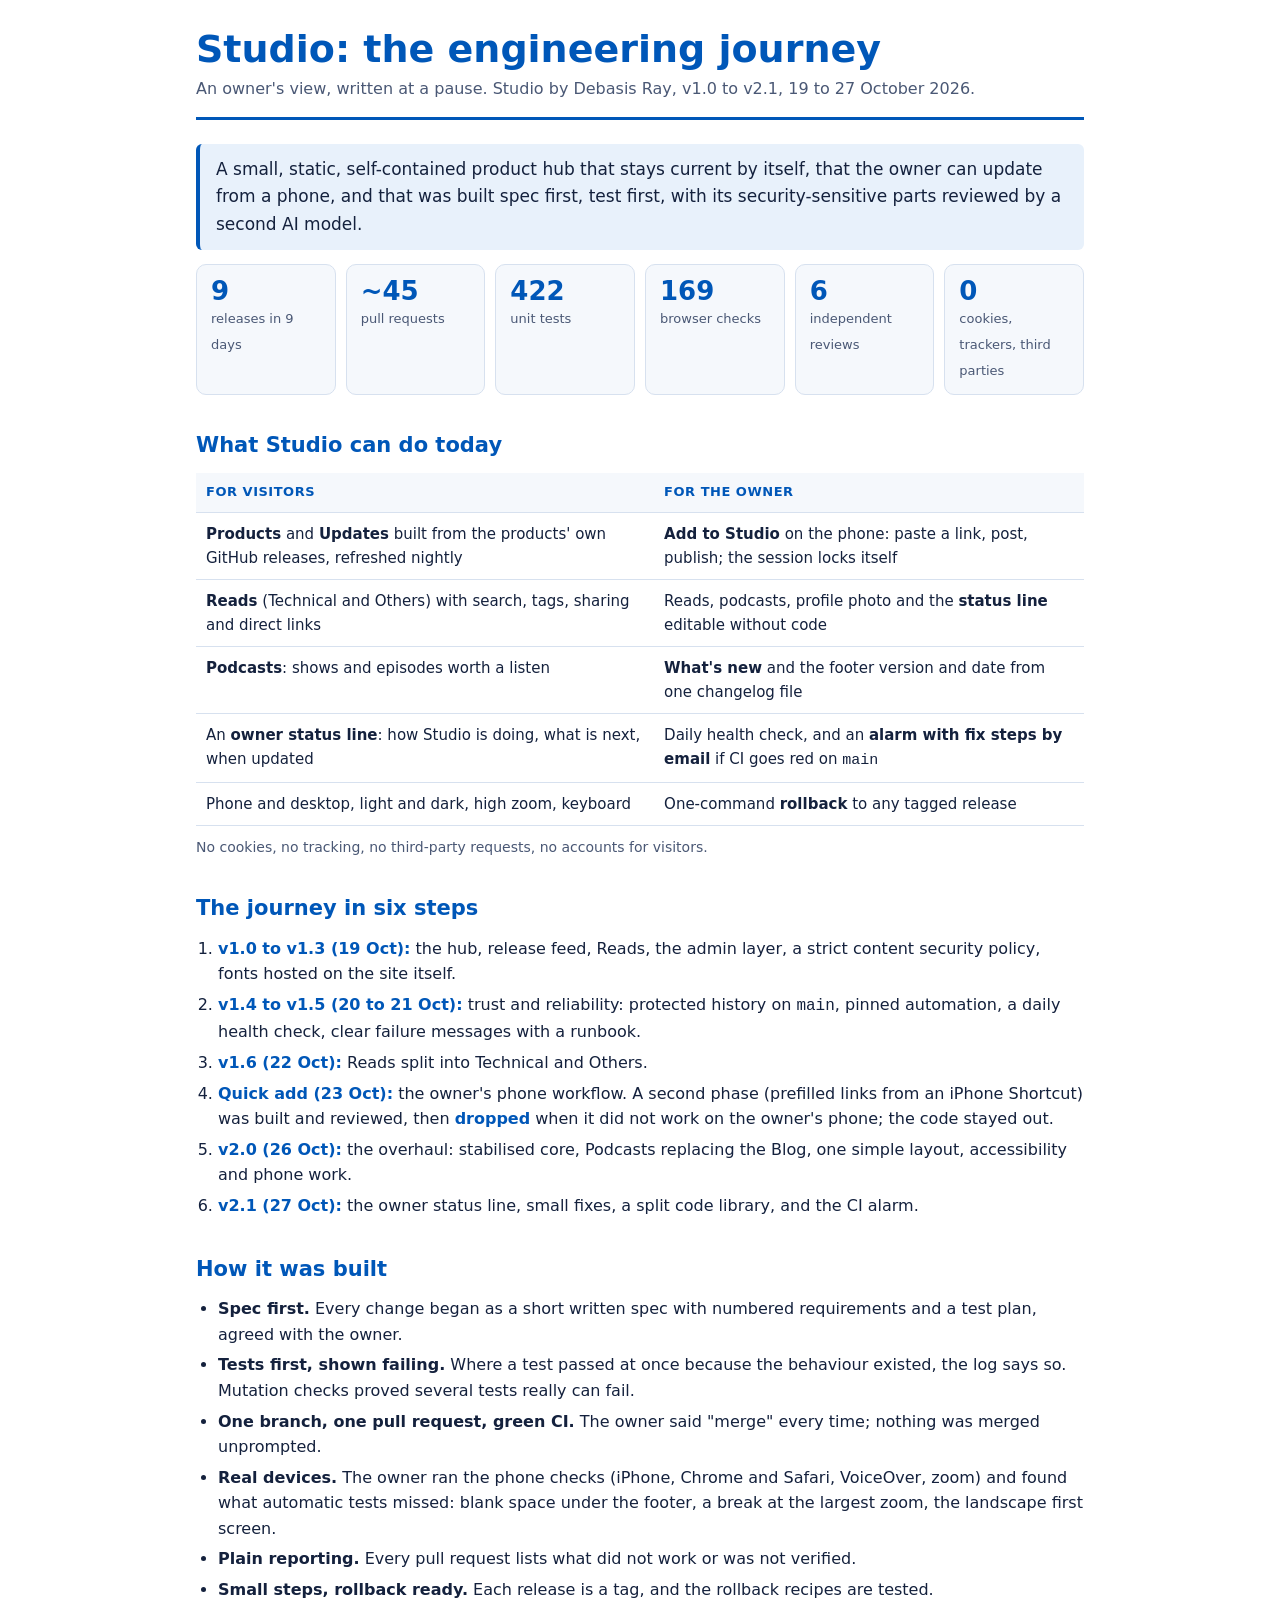
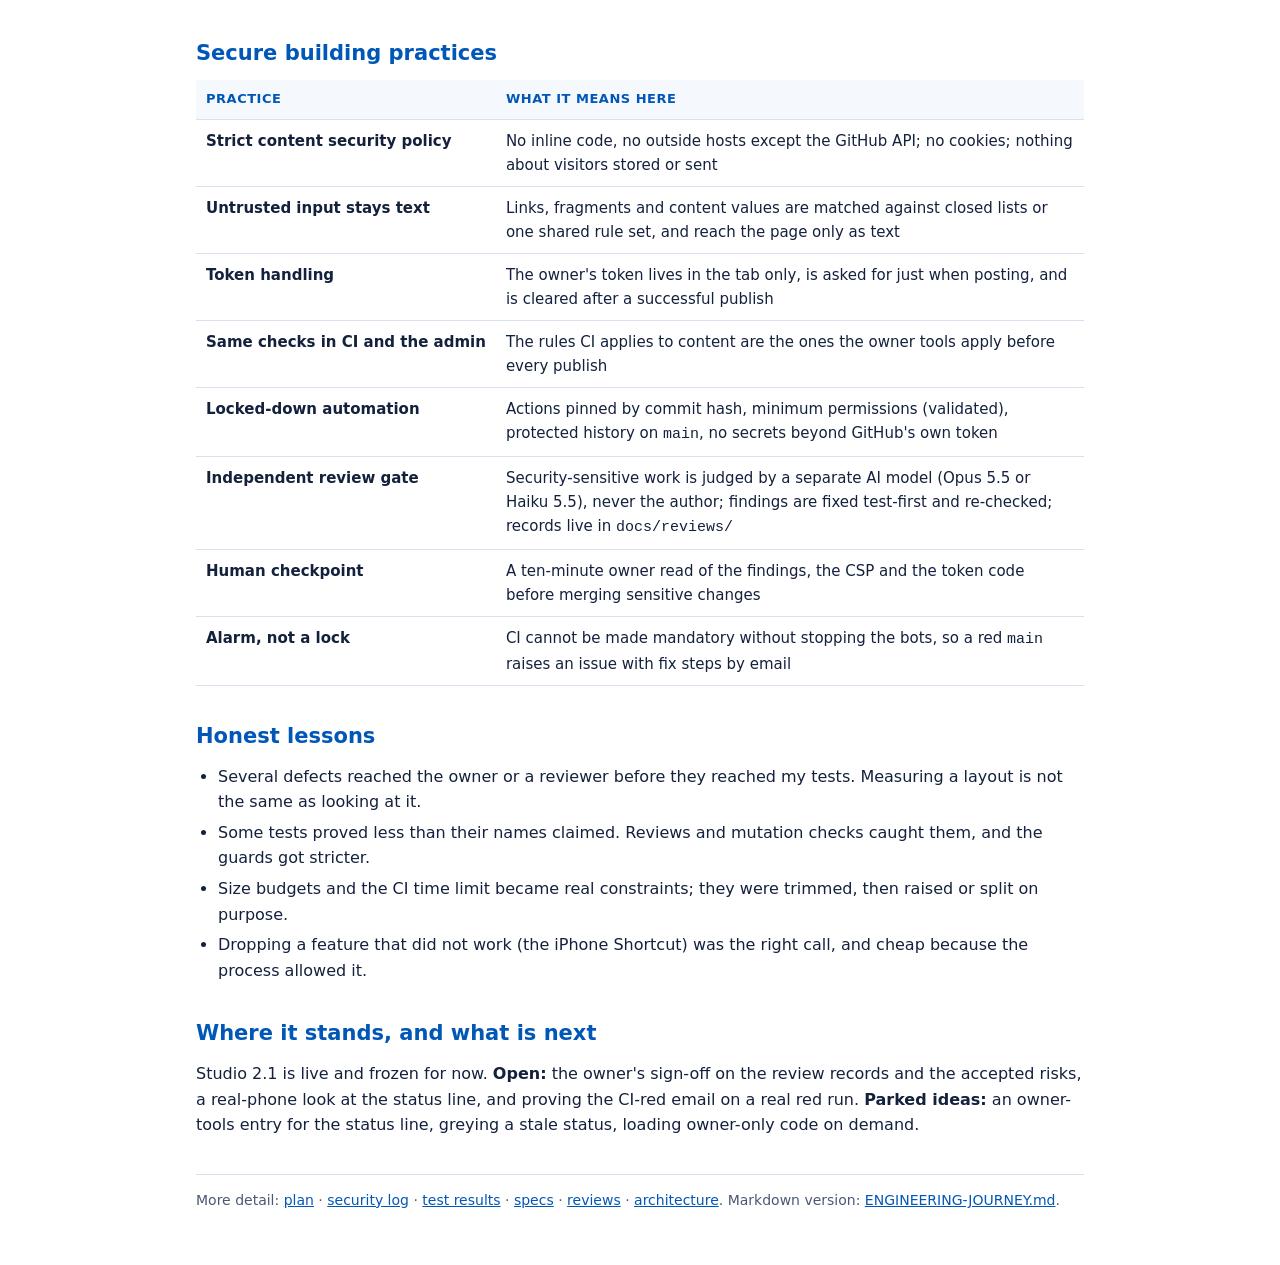
==== docs/engineering-journey.html @ fca87bf9 "docs: the engineering journey of Studio, from the owner's viewpoint (markdown and a self-contained H" ====
<!doctype html>
<html lang="en">
<head>
<meta charset="utf-8">
<meta name="viewport" content="width=device-width, initial-scale=1">
<title>Studio: the engineering journey</title>
<meta name="description" content="An owner's view of building Studio: capabilities, process and secure building practices, v1.0 to v2.1.">
<style>
:root{--bg:#fff;--text:#14213d;--muted:#4a5875;--blue:#0057b8;--blue-soft:#e8f1fb;--line:#d7e1ef;--card:#f5f8fc}
@media (prefers-color-scheme:dark){:root{--bg:#0d1526;--text:#e8eefb;--muted:#a9b8d6;--blue:#6fb0ff;--blue-soft:#14284a;--line:#233355;--card:#121d36}}
*{box-sizing:border-box}
body{margin:0;background:var(--bg);color:var(--text);font:16px/1.6 system-ui,-apple-system,"Segoe UI",Roboto,sans-serif}
main{max-width:920px;margin:0 auto;padding:28px 16px 64px}
header{border-bottom:3px solid var(--blue);padding-bottom:16px;margin-bottom:24px}
h1{margin:0 0 4px;font-size:clamp(26px,5vw,38px);line-height:1.15;color:var(--blue)}
.sub{color:var(--muted);margin:0}
h2{margin:34px 0 10px;font-size:21px;color:var(--blue)}
p{margin:8px 0}
.lead{background:var(--blue-soft);border-left:4px solid var(--blue);padding:12px 16px;border-radius:6px;font-size:17px}
.stats{display:grid;grid-template-columns:repeat(auto-fit,minmax(130px,1fr));gap:10px;margin:14px 0}
.stat{background:var(--card);border:1px solid var(--line);border-radius:10px;padding:12px 14px}
.stat b{display:block;font-size:26px;color:var(--blue);line-height:1.1}
.stat span{color:var(--muted);font-size:13px}
table{width:100%;border-collapse:collapse;margin:10px 0;font-size:15px}
th,td{text-align:left;vertical-align:top;padding:9px 10px;border-bottom:1px solid var(--line)}
th{background:var(--card);color:var(--blue);font-size:13px;text-transform:uppercase;letter-spacing:.04em}
td:first-child{font-weight:600;white-space:nowrap}
ol,ul{padding-left:22px;margin:8px 0}
li{margin:5px 0}
.steps li b{color:var(--blue)}
.note{color:var(--muted);font-size:14px}
a{color:var(--blue)}
footer{margin-top:36px;border-top:1px solid var(--line);padding-top:14px;color:var(--muted);font-size:14px}
@media (max-width:620px){td:first-child{white-space:normal}th,td{padding:8px 6px}}
@media print{body{font-size:12px}h2{margin-top:18px}}
</style>
</head>
<body>
<main>
<header>
  <h1>Studio: the engineering journey</h1>
  <p class="sub">An owner's view, written at a pause. Studio by Debasis Ray, v1.0 to v2.1, 19 to 27 October 2026.</p>
</header>

<p class="lead">A small, static, self-contained product hub that stays current by itself, that the owner can update from a phone, and that was built spec first, test first, with its security-sensitive parts reviewed by a second AI model.</p>

<div class="stats" aria-label="Key numbers">
  <div class="stat"><b>9</b><span>releases in 9 days</span></div>
  <div class="stat"><b>~45</b><span>pull requests</span></div>
  <div class="stat"><b>422</b><span>unit tests</span></div>
  <div class="stat"><b>169</b><span>browser checks</span></div>
  <div class="stat"><b>6</b><span>independent reviews</span></div>
  <div class="stat"><b>0</b><span>cookies, trackers, third parties</span></div>
</div>

<h2>What Studio can do today</h2>
<table>
  <tr><th>For visitors</th><th>For the owner</th></tr>
  <tr><td style="font-weight:400;white-space:normal"><b>Products</b> and <b>Updates</b> built from the products' own GitHub releases, refreshed nightly</td><td style="font-weight:400"><b>Add to Studio</b> on the phone: paste a link, post, publish; the session locks itself</td></tr>
  <tr><td style="font-weight:400;white-space:normal"><b>Reads</b> (Technical and Others) with search, tags, sharing and direct links</td><td style="font-weight:400">Reads, podcasts, profile photo and the <b>status line</b> editable without code</td></tr>
  <tr><td style="font-weight:400;white-space:normal"><b>Podcasts</b>: shows and episodes worth a listen</td><td style="font-weight:400"><b>What's new</b> and the footer version and date from one changelog file</td></tr>
  <tr><td style="font-weight:400;white-space:normal">An <b>owner status line</b>: how Studio is doing, what is next, when updated</td><td style="font-weight:400">Daily health check, and an <b>alarm with fix steps by email</b> if CI goes red on <code>main</code></td></tr>
  <tr><td style="font-weight:400;white-space:normal">Phone and desktop, light and dark, high zoom, keyboard</td><td style="font-weight:400">One-command <b>rollback</b> to any tagged release</td></tr>
</table>
<p class="note">No cookies, no tracking, no third-party requests, no accounts for visitors.</p>

<h2>The journey in six steps</h2>
<ol class="steps">
  <li><b>v1.0 to v1.3 (19 Oct):</b> the hub, release feed, Reads, the admin layer, a strict content security policy, fonts hosted on the site itself.</li>
  <li><b>v1.4 to v1.5 (20 to 21 Oct):</b> trust and reliability: protected history on <code>main</code>, pinned automation, a daily health check, clear failure messages with a runbook.</li>
  <li><b>v1.6 (22 Oct):</b> Reads split into Technical and Others.</li>
  <li><b>Quick add (23 Oct):</b> the owner's phone workflow. A second phase (prefilled links from an iPhone Shortcut) was built and reviewed, then <b>dropped</b> when it did not work on the owner's phone; the code stayed out.</li>
  <li><b>v2.0 (26 Oct):</b> the overhaul: stabilised core, Podcasts replacing the Blog, one simple layout, accessibility and phone work.</li>
  <li><b>v2.1 (27 Oct):</b> the owner status line, small fixes, a split code library, and the CI alarm.</li>
</ol>

<h2>How it was built</h2>
<ul>
  <li><b>Spec first.</b> Every change began as a short written spec with numbered requirements and a test plan, agreed with the owner.</li>
  <li><b>Tests first, shown failing.</b> Where a test passed at once because the behaviour existed, the log says so. Mutation checks proved several tests really can fail.</li>
  <li><b>One branch, one pull request, green CI.</b> The owner said "merge" every time; nothing was merged unprompted.</li>
  <li><b>Real devices.</b> The owner ran the phone checks (iPhone, Chrome and Safari, VoiceOver, zoom) and found what automatic tests missed: blank space under the footer, a break at the largest zoom, the landscape first screen.</li>
  <li><b>Plain reporting.</b> Every pull request lists what did not work or was not verified.</li>
  <li><b>Small steps, rollback ready.</b> Each release is a tag, and the rollback recipes are tested.</li>
</ul>

<h2>Secure building practices</h2>
<table>
  <tr><th>Practice</th><th>What it means here</th></tr>
  <tr><td>Strict content security policy</td><td>No inline code, no outside hosts except the GitHub API; no cookies; nothing about visitors stored or sent</td></tr>
  <tr><td>Untrusted input stays text</td><td>Links, fragments and content values are matched against closed lists or one shared rule set, and reach the page only as text</td></tr>
  <tr><td>Token handling</td><td>The owner's token lives in the tab only, is asked for just when posting, and is cleared after a successful publish</td></tr>
  <tr><td>Same checks in CI and the admin</td><td>The rules CI applies to content are the ones the owner tools apply before every publish</td></tr>
  <tr><td>Locked-down automation</td><td>Actions pinned by commit hash, minimum permissions (validated), protected history on <code>main</code>, no secrets beyond GitHub's own token</td></tr>
  <tr><td>Independent review gate</td><td>Security-sensitive work is judged by a separate AI model (Opus 5.5 or Haiku 5.5), never the author; findings are fixed test-first and re-checked; records live in <code>docs/reviews/</code></td></tr>
  <tr><td>Human checkpoint</td><td>A ten-minute owner read of the findings, the CSP and the token code before merging sensitive changes</td></tr>
  <tr><td>Alarm, not a lock</td><td>CI cannot be made mandatory without stopping the bots, so a red <code>main</code> raises an issue with fix steps by email</td></tr>
</table>

<h2>Honest lessons</h2>
<ul>
  <li>Several defects reached the owner or a reviewer before they reached my tests. Measuring a layout is not the same as looking at it.</li>
  <li>Some tests proved less than their names claimed. Reviews and mutation checks caught them, and the guards got stricter.</li>
  <li>Size budgets and the CI time limit became real constraints; they were trimmed, then raised or split on purpose.</li>
  <li>Dropping a feature that did not work (the iPhone Shortcut) was the right call, and cheap because the process allowed it.</li>
</ul>

<h2>Where it stands, and what is next</h2>
<p>Studio 2.1 is live and frozen for now. <b>Open:</b> the owner's sign-off on the review records and the accepted risks, a real-phone look at the status line, and proving the CI-red email on a real red run. <b>Parked ideas:</b> an owner-tools entry for the status line, greying a stale status, loading owner-only code on demand.</p>

<footer>
  More detail: <a href="plan.md">plan</a> · <a href="security.md">security log</a> · <a href="test.md">test results</a> · <a href="specs/README.md">specs</a> · <a href="reviews/">reviews</a> · <a href="ARCHITECTURE.md">architecture</a>. Markdown version: <a href="ENGINEERING-JOURNEY.md">ENGINEERING-JOURNEY.md</a>.
</footer>
</main>
</body>
</html>
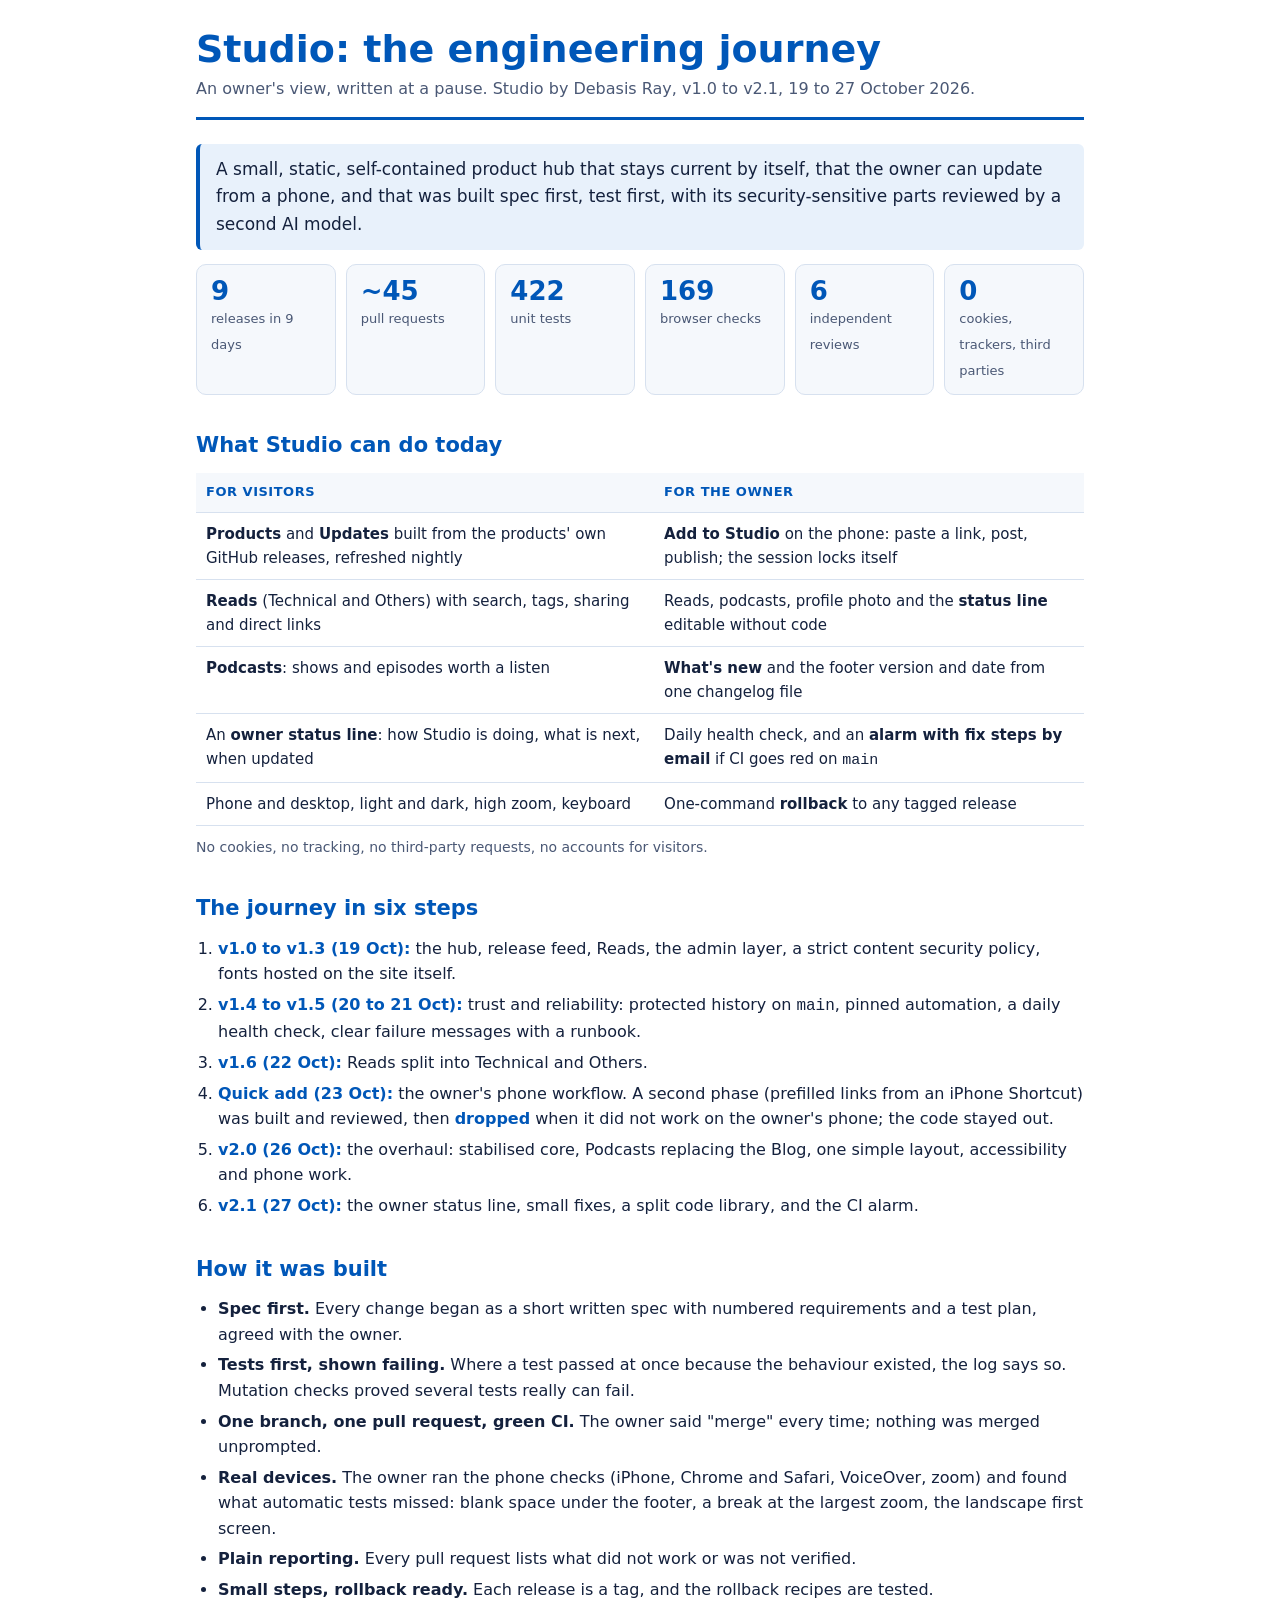
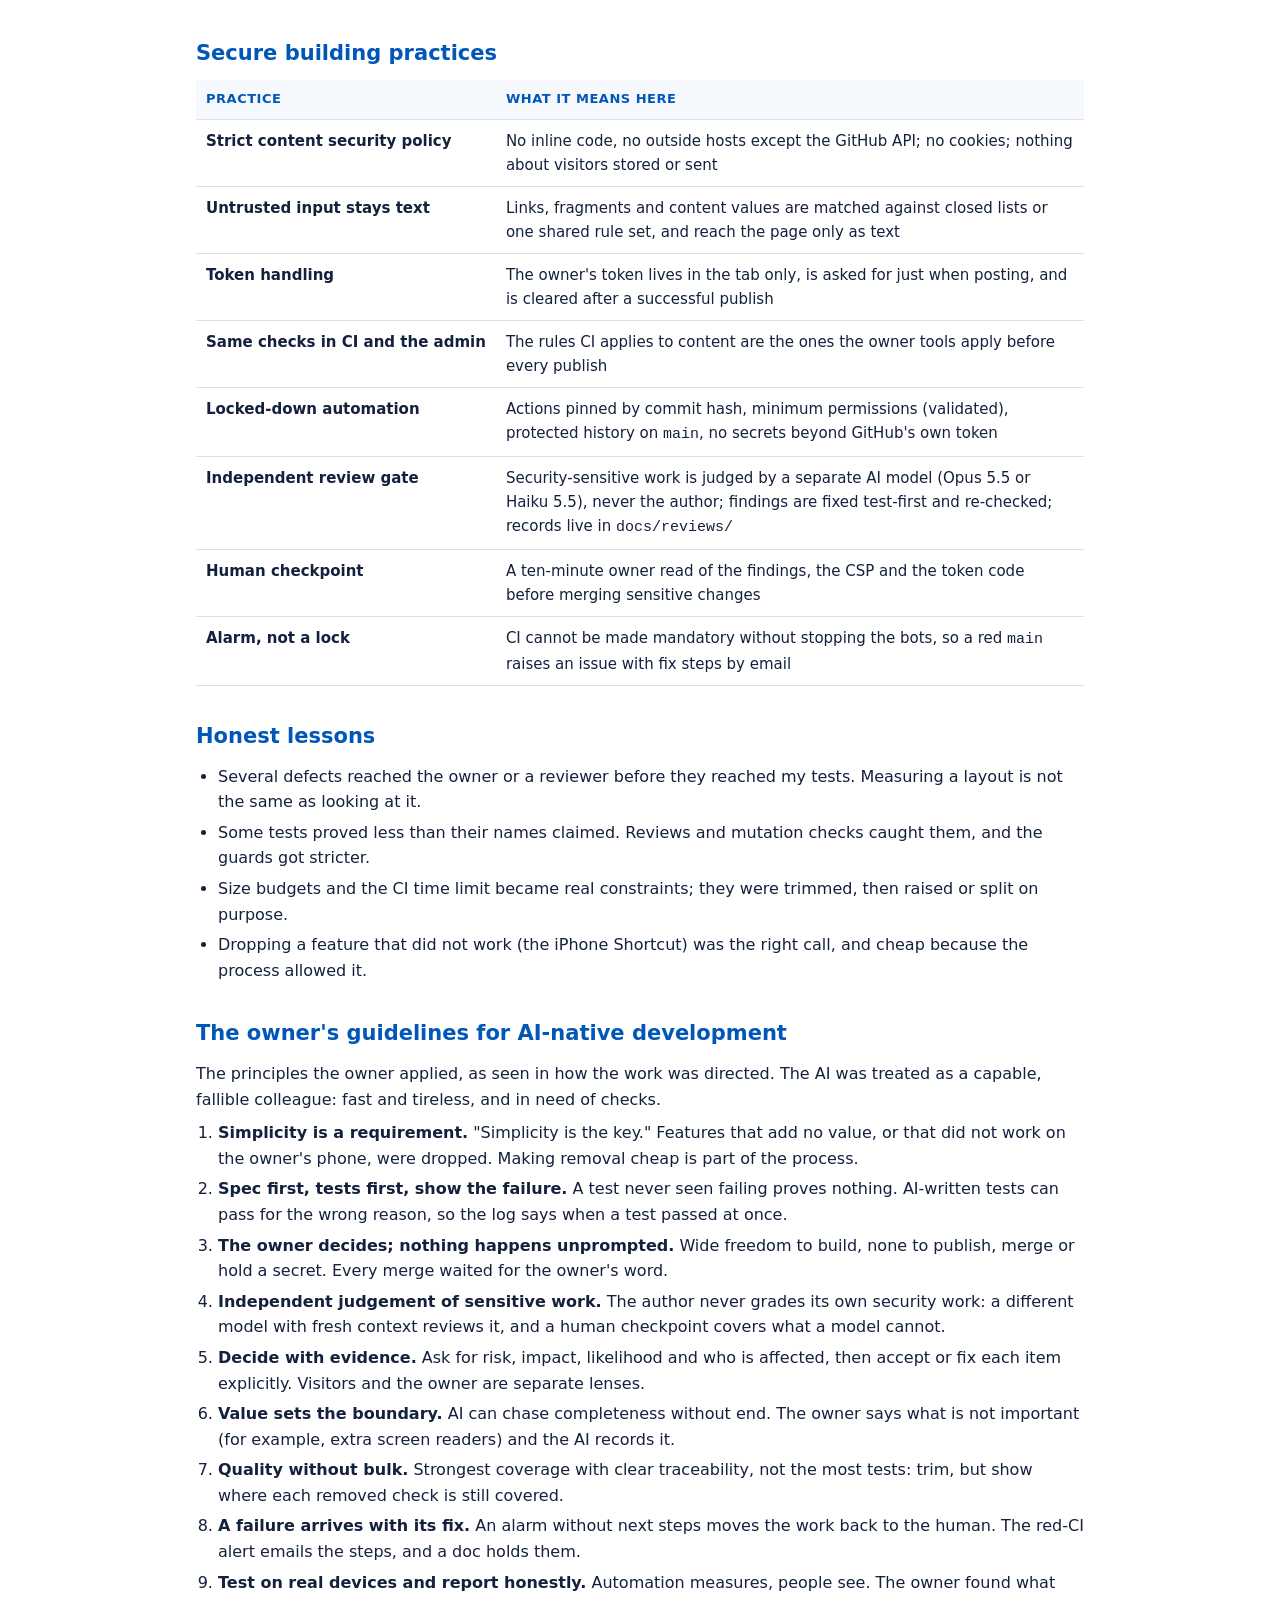
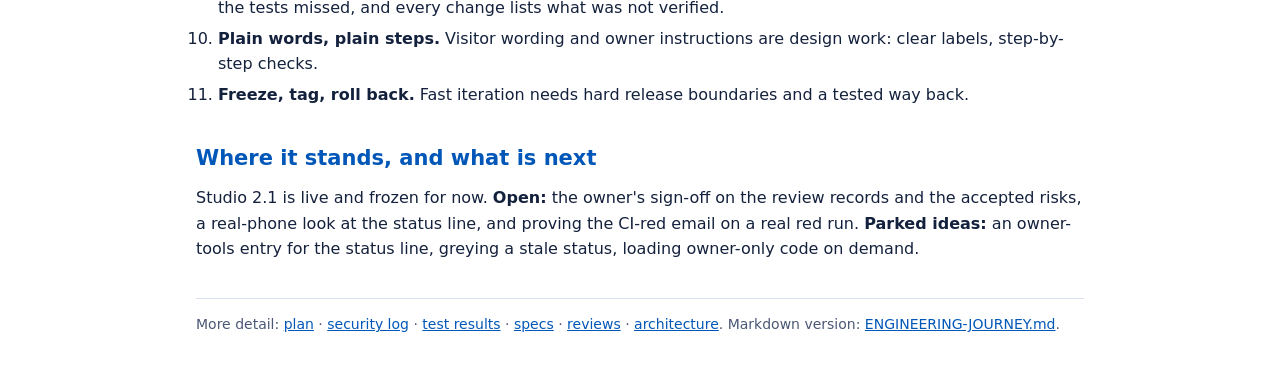
==== commit 1f6e1964: "docs: the owner's guidelines for AI-native development, added to the engineering journey" ====
--- a/docs/engineering-journey.html
+++ b/docs/engineering-journey.html
@@ -105,6 +105,22 @@
   <li>Dropping a feature that did not work (the iPhone Shortcut) was the right call, and cheap because the process allowed it.</li>
 </ul>
 
+<h2>The owner's guidelines for AI-native development</h2>
+<p>The principles the owner applied, as seen in how the work was directed. The AI was treated as a capable, fallible colleague: fast and tireless, and in need of checks.</p>
+<ol>
+  <li><b>Simplicity is a requirement.</b> &quot;Simplicity is the key.&quot; Features that add no value, or that did not work on the owner's phone, were dropped. Making removal cheap is part of the process.</li>
+  <li><b>Spec first, tests first, show the failure.</b> A test never seen failing proves nothing. AI-written tests can pass for the wrong reason, so the log says when a test passed at once.</li>
+  <li><b>The owner decides; nothing happens unprompted.</b> Wide freedom to build, none to publish, merge or hold a secret. Every merge waited for the owner's word.</li>
+  <li><b>Independent judgement of sensitive work.</b> The author never grades its own security work: a different model with fresh context reviews it, and a human checkpoint covers what a model cannot.</li>
+  <li><b>Decide with evidence.</b> Ask for risk, impact, likelihood and who is affected, then accept or fix each item explicitly. Visitors and the owner are separate lenses.</li>
+  <li><b>Value sets the boundary.</b> AI can chase completeness without end. The owner says what is not important (for example, extra screen readers) and the AI records it.</li>
+  <li><b>Quality without bulk.</b> Strongest coverage with clear traceability, not the most tests: trim, but show where each removed check is still covered.</li>
+  <li><b>A failure arrives with its fix.</b> An alarm without next steps moves the work back to the human. The red-CI alert emails the steps, and a doc holds them.</li>
+  <li><b>Test on real devices and report honestly.</b> Automation measures, people see. The owner found what the tests missed, and every change lists what was not verified.</li>
+  <li><b>Plain words, plain steps.</b> Visitor wording and owner instructions are design work: clear labels, step-by-step checks.</li>
+  <li><b>Freeze, tag, roll back.</b> Fast iteration needs hard release boundaries and a tested way back.</li>
+</ol>
+
 <h2>Where it stands, and what is next</h2>
 <p>Studio 2.1 is live and frozen for now. <b>Open:</b> the owner's sign-off on the review records and the accepted risks, a real-phone look at the status line, and proving the CI-red email on a real red run. <b>Parked ideas:</b> an owner-tools entry for the status line, greying a stale status, loading owner-only code on demand.</p>
 
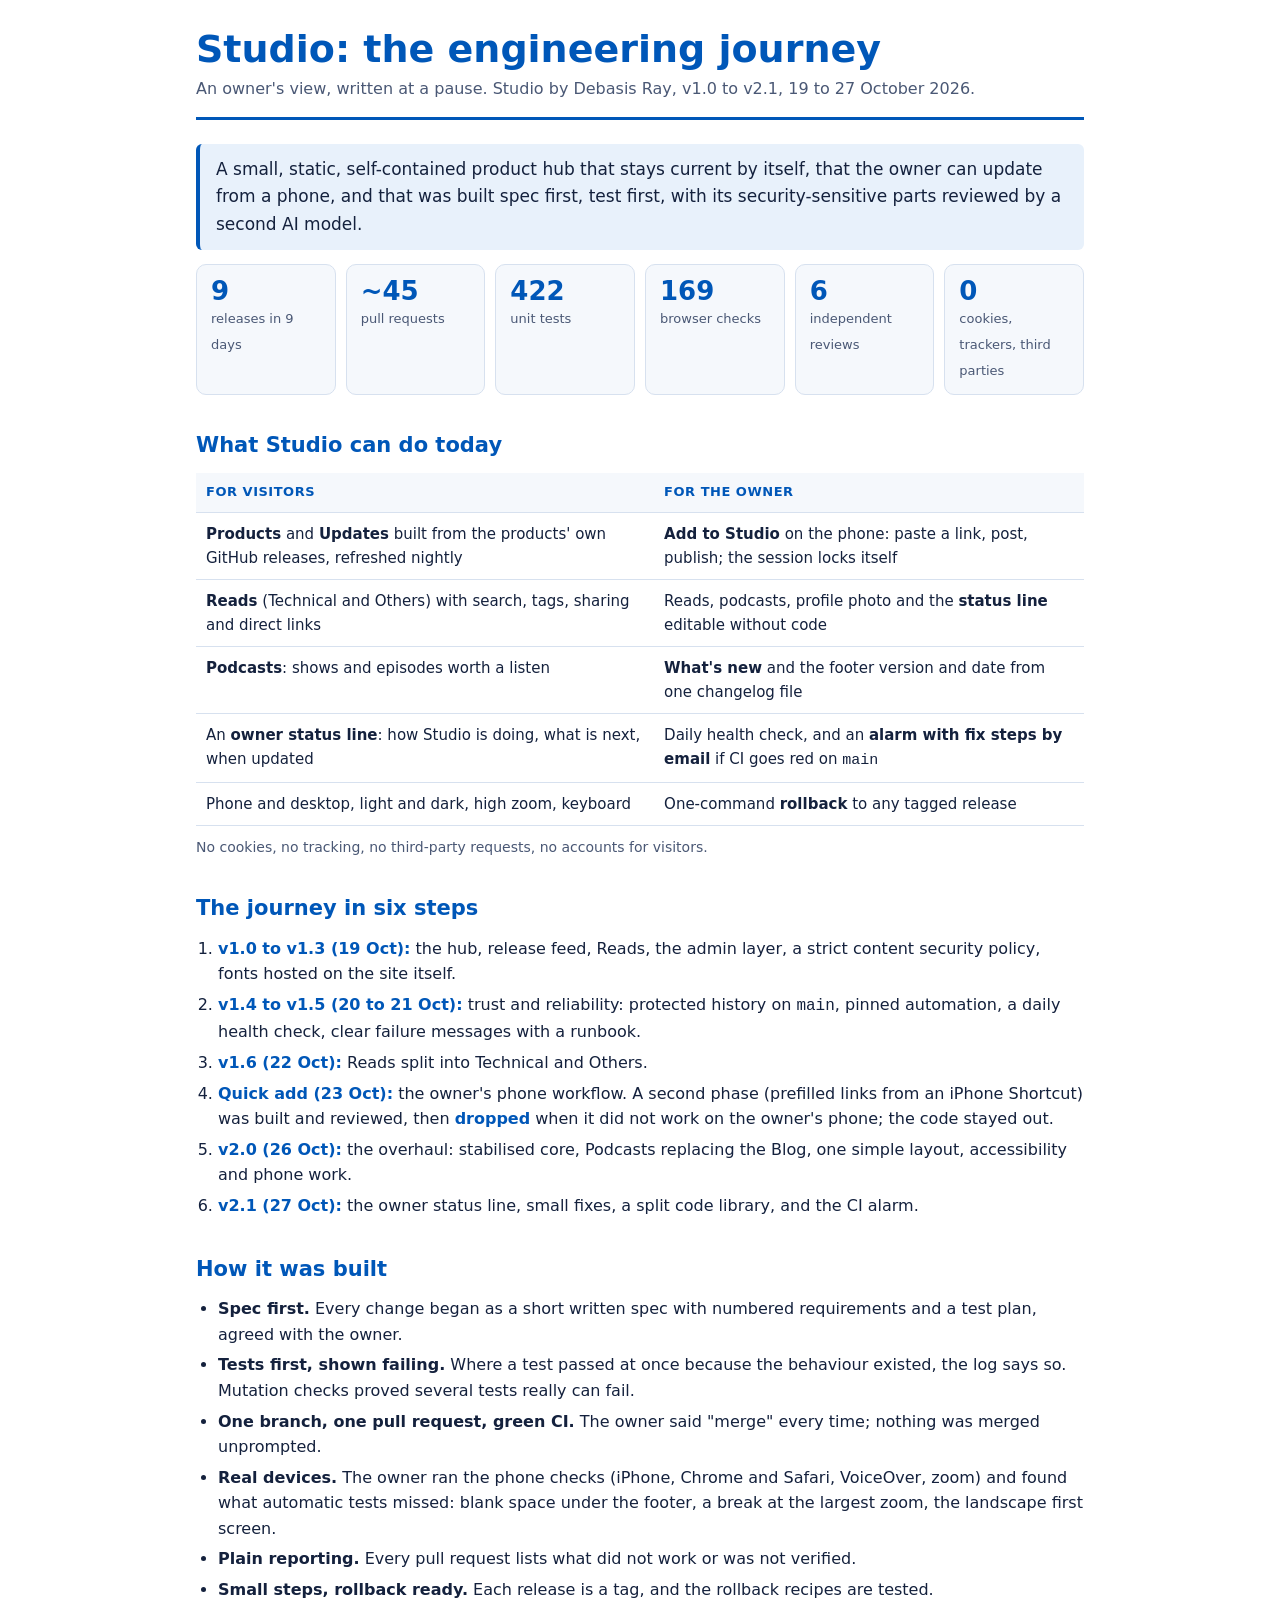
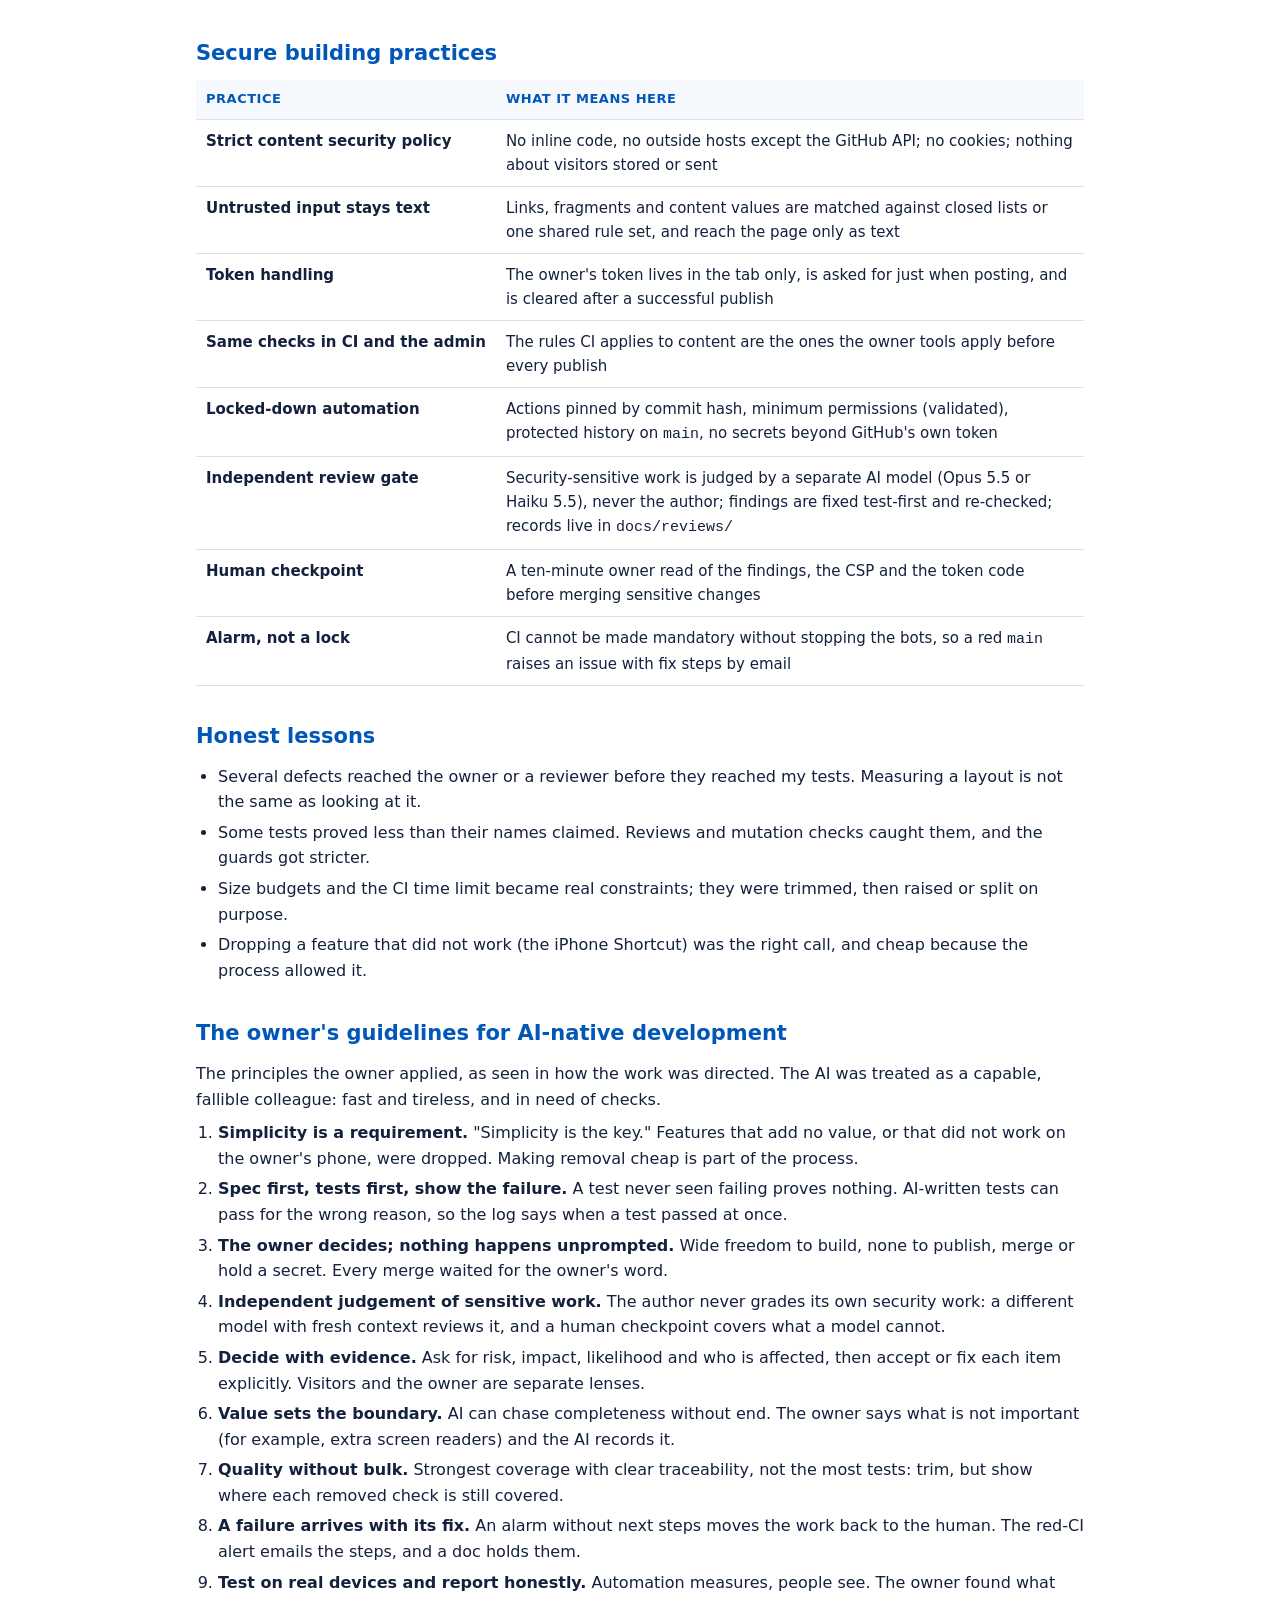
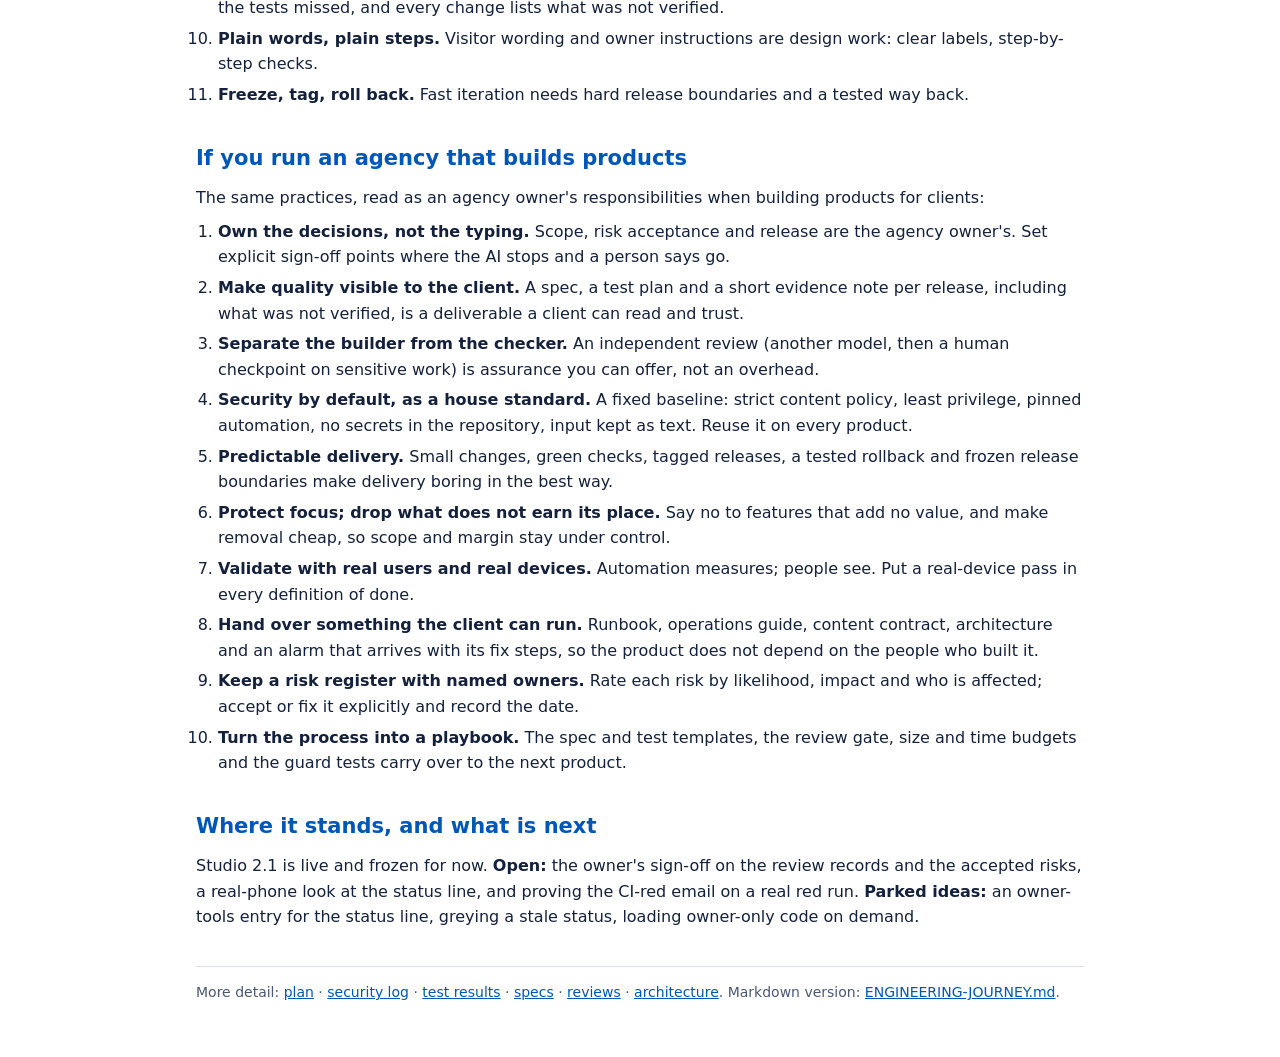
==== commit 9ab4bbc3: "docs: the practices read as an agency owner's responsibilities when building products" ====
--- a/docs/engineering-journey.html
+++ b/docs/engineering-journey.html
@@ -121,6 +121,21 @@
   <li><b>Freeze, tag, roll back.</b> Fast iteration needs hard release boundaries and a tested way back.</li>
 </ol>
 
+<h2>If you run an agency that builds products</h2>
+<p>The same practices, read as an agency owner's responsibilities when building products for clients:</p>
+<ol>
+  <li><b>Own the decisions, not the typing.</b> Scope, risk acceptance and release are the agency owner's. Set explicit sign-off points where the AI stops and a person says go.</li>
+  <li><b>Make quality visible to the client.</b> A spec, a test plan and a short evidence note per release, including what was not verified, is a deliverable a client can read and trust.</li>
+  <li><b>Separate the builder from the checker.</b> An independent review (another model, then a human checkpoint on sensitive work) is assurance you can offer, not an overhead.</li>
+  <li><b>Security by default, as a house standard.</b> A fixed baseline: strict content policy, least privilege, pinned automation, no secrets in the repository, input kept as text. Reuse it on every product.</li>
+  <li><b>Predictable delivery.</b> Small changes, green checks, tagged releases, a tested rollback and frozen release boundaries make delivery boring in the best way.</li>
+  <li><b>Protect focus; drop what does not earn its place.</b> Say no to features that add no value, and make removal cheap, so scope and margin stay under control.</li>
+  <li><b>Validate with real users and real devices.</b> Automation measures; people see. Put a real-device pass in every definition of done.</li>
+  <li><b>Hand over something the client can run.</b> Runbook, operations guide, content contract, architecture and an alarm that arrives with its fix steps, so the product does not depend on the people who built it.</li>
+  <li><b>Keep a risk register with named owners.</b> Rate each risk by likelihood, impact and who is affected; accept or fix it explicitly and record the date.</li>
+  <li><b>Turn the process into a playbook.</b> The spec and test templates, the review gate, size and time budgets and the guard tests carry over to the next product.</li>
+</ol>
+
 <h2>Where it stands, and what is next</h2>
 <p>Studio 2.1 is live and frozen for now. <b>Open:</b> the owner's sign-off on the review records and the accepted risks, a real-phone look at the status line, and proving the CI-red email on a real red run. <b>Parked ideas:</b> an owner-tools entry for the status line, greying a stale status, loading owner-only code on demand.</p>
 
